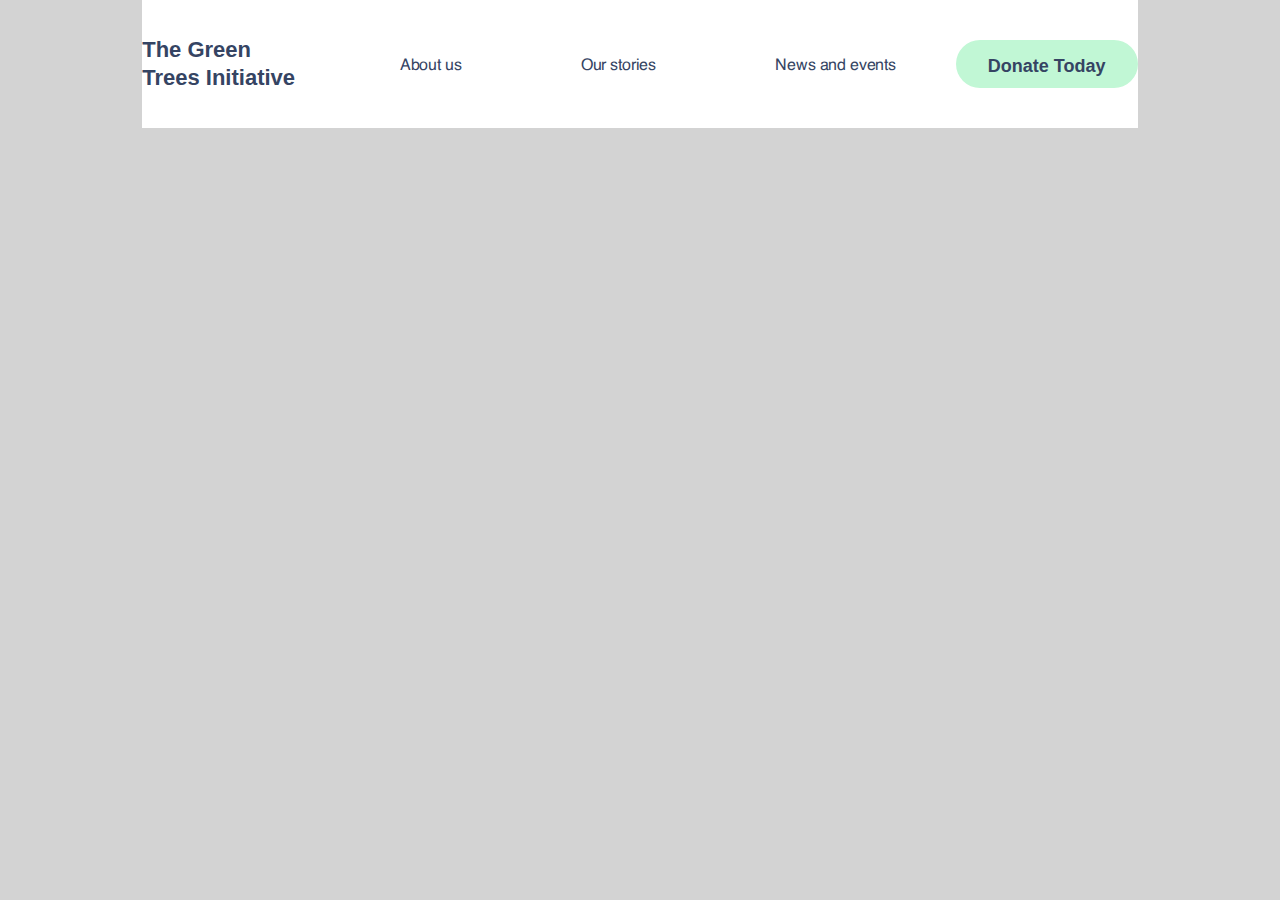
==== Page1.html @ 5a1a2d8e "Added new files and completed the header part of the project" ====
<!DOCTYPE html>
<html>

<head>
    <title>Donate for climate change</title>
    <link rel="stylesheet" href="Page1.css">
</head>

<body>
    <div class="container">
        <header>
            <h3 class="topic">The Green <br>Trees Initiative</h3>
            <nav>
                <h5 class="navitems">About us</h5>
                <h5 class="navitems">Our stories</h5>
                <h5 class="navitems">News and events</h5>
            </nav>
            <div class="donatecolored">
                <h3 class="donatelink">Donate Today</h3>
            </div>
        </header>
    </div>
</body>

</html>
---- Page1.css ----
@font-face {
    font-family: 'Helvetica-Light';
    src: url('fonts/Helvetica-Light.woff') format('woff');
}

* {
    box-sizing: border-box;
}

body {
    margin: 0px;
    background-color: lightgrey;
}

@media (min-width:980px) {
    .container {
        width: 77.77%;
        display: flex;
        margin-left: 11.11%;
    }
    header {
        color: #354463;
        font-family: Helvetica-Light;
        display: flex;
        height: 8rem;
        width: 100%;
        flex-direction: row;
        background-color: white;
    }
    .topic {
        display: flex;
        flex-direction: column;
        justify-content: center;
        width: 25%;
        text-align: left;
        font: Bold 1.375rem/1.75rem Helvetica;
        letter-spacing: 0;
    }
    h5 {
        text-align: left;
        font: normal 1rem/1.5rem 'Helvetica-Light';
        letter-spacing: -0.16px;
    }
    nav {
        width: 77.77%;
        display: flex;
        flex-direction: row;
        justify-content: space-around;
    }
    .navitems {
        display: flex;
        flex-direction: column;
        justify-content: center;
    }
    h3 {
        font-size: 1.375rem;
    }
    .donatecolored {
        margin-top: 2.5rem;
        width: 23%;
        height: 3rem;
        background: #C1F7D5 0% 0% no-repeat padding-box;
        border-radius: 6.25rem;
    }
    .donatelink {
        font: Bold 1.125rem/1.375rem Helvetica;
        letter-spacing: 0;
        text-align: center;
        margin-top: 0.9375rem;
    }
}

@media (min-width:620px) and (max-width:979px) {
    .container {
        width: 83.33%;
        display: flex;
        margin-left: 8.33%;
    }
    header {
        color: #354463;
        font-family: Helvetica-Light;
        display: flex;
        height: 8rem;
        width: 100%;
        flex-direction: row;
        flex-wrap: wrap;
        background-color: white;
    }
    .topic {
        margin-top: 1.25rem;
        margin-bottom: 0px;
        width: 30%;
        text-align: left;
        font: Bold 1.375rem/1.75rem Helvetica;
        letter-spacing: 0;
    }
    h5 {
        text-align: left;
        font: normal 1rem/1.5rem 'Helvetica-Light';
        letter-spacing: -0.16px;
    }
    nav {
        width: 65%;
        display: flex;
        height: 1.375rem;
        flex-direction: row;
        justify-content: space-between;
        order: 2;
    }
    .navitems {
        display: flex;
        margin: 0px;
    }
    h3 {
        font-size: 1.375rem;
    }
    .donatecolored {
        margin-top: 1.25rem;
        margin-left: 43.2%;
        width: 26.5%;
        height: 3rem;
        background: #C1F7D5 0% 0% no-repeat padding-box;
        border-radius: 6.25rem;
    }
    .donatelink {
        font: Bold 1.125rem/1.375rem Helvetica;
        letter-spacing: 0;
        text-align: center;
        margin-top: 0.9375rem;
    }
}

@media (min-width:376px) and (max-width:619px) {
    header {
        color: #354463;
        font-family: Helvetica-Light;
        display: flex;
        height: 12.5rem;
        width: 100%;
        flex-direction: row;
        flex-wrap: wrap;
        background-color: white;
    }
    .container {
        width: 82.98%;
        display: flex;
        margin-left: 8.51%;
    }
    .topic {
        display: flex;
        flex-direction: column;
        justify-content: flex-start;
        width: 50%;
        text-align: left;
        font: Bold 1.125rem/1.375rem Helvetica;
        letter-spacing: 0;
    }
    h5 {
        text-align: left;
        font: normal 0.875rem/1.25rem 'Helvetica-Light';
        letter-spacing: -0.16px;
    }
    nav {
        width: 50%;
        height: 8rem;
        display: flex;
        flex-direction: column;
        justify-content: space-around;
    }
    .navitems {
        margin: 0px;
    }
    h3 {
        font-size: 1.375rem;
    }
    .donatecolored {
        order: 2;
        margin-top: 2.5rem;
        margin-right: 11.11%;
        width: 23%;
        height: 3rem;
        background: #C1F7D5 0% 0% no-repeat padding-box;
        border-radius: 6.25rem;
    }
    .donatelink {
        font: Bold 1.125rem/1.375rem Helvetica;
        letter-spacing: 0;
        text-align: center;
        margin-top: 0.9375rem;
    }
}
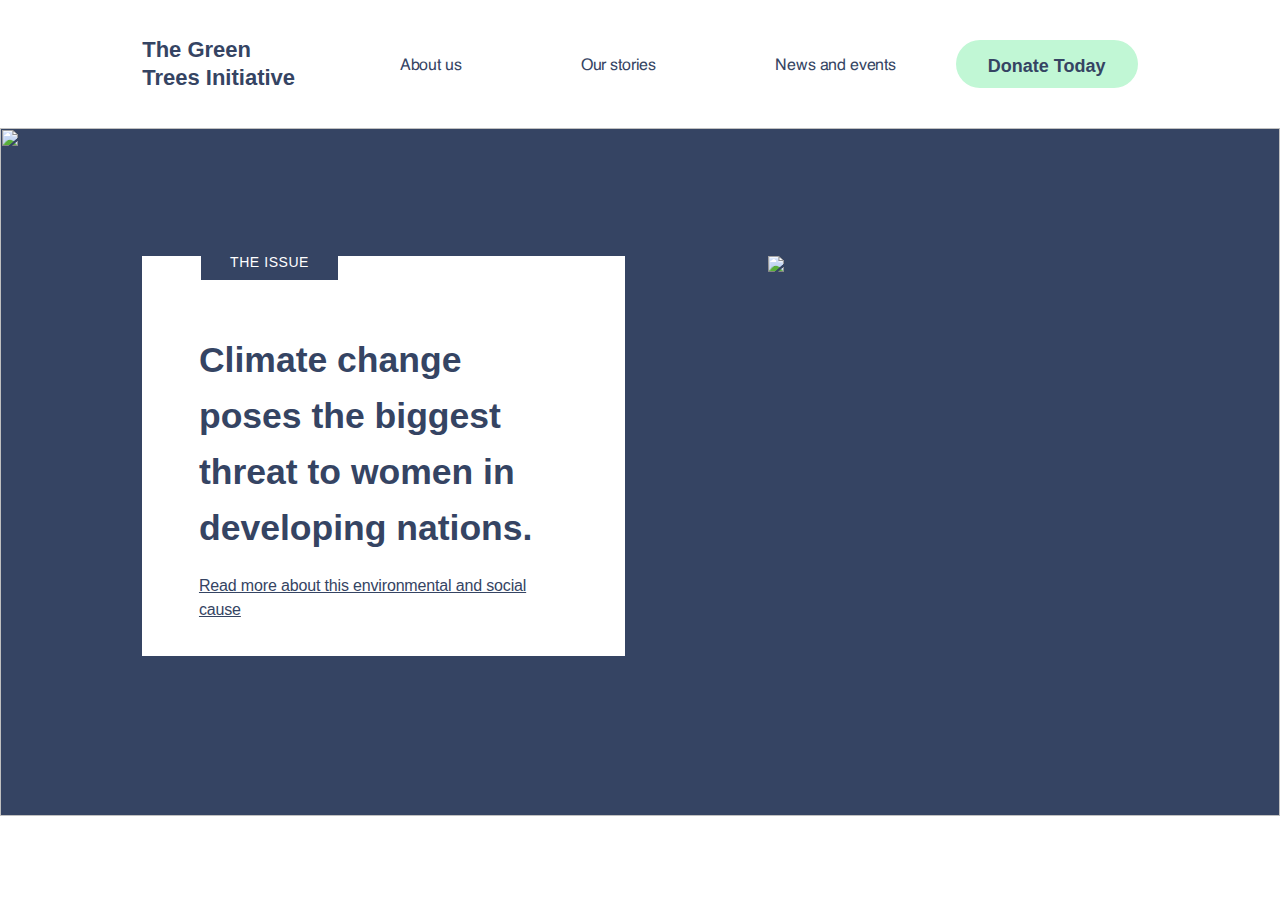
==== commit 41517e16: "Completed second part of first page" ====
--- a/Page1.html
+++ b/Page1.html
@@ -4,21 +4,38 @@
 <head>
     <title>Donate for climate change</title>
     <link rel="stylesheet" href="Page1.css">
+    <meta name="viewport" content="width=device-width, initial-scale=1.0">
 </head>
 
 <body>
-    <div class="container">
-        <header>
+    <div class="mid-container">
+        <header class="header-container">
             <h3 class="topic">The Green <br>Trees Initiative</h3>
-            <nav>
-                <h5 class="navitems">About us</h5>
-                <h5 class="navitems">Our stories</h5>
-                <h5 class="navitems">News and events</h5>
+            <nav class="top-navigation">
+                <h5 class="navigation-items">About us</h5>
+                <h5 class="navigation-items">Our stories</h5>
+                <h5 class="navigation-items">News and events</h5>
             </nav>
-            <div class="donatecolored">
-                <h3 class="donatelink">Donate Today</h3>
+            <div class="donate-today-container">
+                <div class="donate-today"><a>Donate Today</a></div>
             </div>
         </header>
+    </div>
+    <img class="annie-sparatt-image" src="assets/home/annie-spratt-135307-unsplash.png">
+    <img class="stop-climate-change-image" src="assets/home/stopclimatechange.png">
+    <div class="mid-container">
+        <article class="main-page">
+            <div class="the-issue-box">THE ISSUE</div>
+            <div class="the-issue">
+                <div class="the-issue-content">
+                    Climate change poses the biggest threat to women in developing nations.
+                    <br>
+                    <h6 class="read-more-link">
+                        Read more about this environmental and social cause
+                    </h6>
+                </div>
+            </div>
+        </article>
     </div>
 </body>
 
--- a/Page1.css
+++ b/Page1.css
@@ -9,16 +9,16 @@
 
 body {
     margin: 0px;
-    background-color: lightgrey;
+    background: white;
 }
 
 @media (min-width:980px) {
-    .container {
+    .mid-container {
         width: 77.77%;
         display: flex;
         margin-left: 11.11%;
     }
-    header {
+    .header-container {
         color: #354463;
         font-family: Helvetica-Light;
         display: flex;
@@ -36,47 +36,105 @@
         font: Bold 1.375rem/1.75rem Helvetica;
         letter-spacing: 0;
     }
-    h5 {
+    .top-navigation {
+        width: 77.77%;
+        display: flex;
+        flex-direction: row;
+        justify-content: space-around;
+    }
+    .navigation-items {
+        display: flex;
+        flex-direction: column;
+        justify-content: center;
         text-align: left;
         font: normal 1rem/1.5rem 'Helvetica-Light';
         letter-spacing: -0.16px;
     }
-    nav {
-        width: 77.77%;
-        display: flex;
-        flex-direction: row;
-        justify-content: space-around;
-    }
-    .navitems {
-        display: flex;
-        flex-direction: column;
-        justify-content: center;
-    }
-    h3 {
-        font-size: 1.375rem;
-    }
-    .donatecolored {
+    .donate-today-container {
         margin-top: 2.5rem;
         width: 23%;
         height: 3rem;
         background: #C1F7D5 0% 0% no-repeat padding-box;
         border-radius: 6.25rem;
     }
-    .donatelink {
+    .donate-today {
         font: Bold 1.125rem/1.375rem Helvetica;
         letter-spacing: 0;
         text-align: center;
         margin-top: 0.9375rem;
+        background: transparent;
+    }
+    .main-page {
+        margin-top: 0rem;
+        display: flex;
+        z-index: 1;
+    }
+    .the-issue {
+        margin-top: 8rem;
+        height: 25rem;
+        width: 48.48%;
+        background: white;
+        /*  */
+        font: Bold calc(0.7rem + 1.9vw)/3.5rem Helvetica;
+    }
+    /* .the-issue {
+        margin-top: 8rem;
+        height: 25rem;
+        width: 34rem;
+        background: white;
+        font: Bold 2.75rem/3.5rem Helvetica;
+    } */
+    .the-issue-box {
+        margin-left: 4.6%;
+        margin-top: 7rem;
+        position: absolute;
+        text-align: center;
+        padding-top: 0.875rem;
+        width: 10.7%;
+        height: 2.5rem;
+        background: #354463;
+        color: white;
+        font: normal 0.875rem/1.0625rem Helvetica;
+        letter-spacing: 0.56px;
+    }
+    .the-issue-content {
+        margin-top: 4.75rem;
+        margin-left: 11.76%;
+        margin-right: 11.76%;
+        margin-bottom: 7.4375rem;
+        text-align: left;
+        letter-spacing: 0;
+        color: #354463;
+    }
+    .read-more-link {
+        margin-top: 1.15rem;
+        text-decoration: underline;
+        font: normal 1rem/1.5rem Helvetica;
+        letter-spacing: -0.16px;
+    }
+    .stop-climate-change-image {
+        position: absolute;
+        margin-left: 60%;
+        margin-top: 8rem;
+    }
+    .annie-sparatt-image {
+        margin: 0px;
+        object-fit: cover;
+        width: 100%;
+        position: absolute;
+        height: 43rem;
+        background: #354463 0% 0% no-repeat padding-box;
+        z-index: -10;
     }
 }
 
 @media (min-width:620px) and (max-width:979px) {
-    .container {
+    .mid-container {
         width: 83.33%;
         display: flex;
         margin-left: 8.33%;
     }
-    header {
+    .header-container {
         color: #354463;
         font-family: Helvetica-Light;
         display: flex;
@@ -94,12 +152,7 @@
         font: Bold 1.375rem/1.75rem Helvetica;
         letter-spacing: 0;
     }
-    h5 {
-        text-align: left;
-        font: normal 1rem/1.5rem 'Helvetica-Light';
-        letter-spacing: -0.16px;
-    }
-    nav {
+    .top-navigation {
         width: 65%;
         display: flex;
         height: 1.375rem;
@@ -107,14 +160,14 @@
         justify-content: space-between;
         order: 2;
     }
-    .navitems {
+    .navigation-items {
+        text-align: left;
+        font: normal 1rem/1.5rem 'Helvetica-Light';
+        letter-spacing: -0.16px;
         display: flex;
         margin: 0px;
     }
-    h3 {
-        font-size: 1.375rem;
-    }
-    .donatecolored {
+    .donate-today-container {
         margin-top: 1.25rem;
         margin-left: 43.2%;
         width: 26.5%;
@@ -122,16 +175,66 @@
         background: #C1F7D5 0% 0% no-repeat padding-box;
         border-radius: 6.25rem;
     }
-    .donatelink {
+    .donate-today {
         font: Bold 1.125rem/1.375rem Helvetica;
         letter-spacing: 0;
         text-align: center;
         margin-top: 0.9375rem;
     }
+    .main-page {
+        margin-top: 0rem;
+        display: flex;
+        z-index: 1;
+    }
+    .the-issue {
+        margin-top: 8rem;
+        height: 25rem;
+        width: 48.48%;
+        background: white;
+        font: Bold 2.75rem/3.5rem Helvetica;
+    }
+    .the-issue-box {
+        margin-left: 4.6%;
+        margin-top: 7rem;
+        position: absolute;
+        text-align: center;
+        padding-top: 0.875rem;
+        width: 10.7%;
+        height: 2.5rem;
+        background: #354463;
+        color: white;
+        font: normal 0.875rem/1.0625rem Helvetica;
+        letter-spacing: 0.56px;
+    }
+    .the-issue-content {
+        margin-top: 4.75rem;
+        margin-left: 11.76%;
+        margin-right: 11.76%;
+        margin-bottom: 7.4375rem;
+        text-align: left;
+        letter-spacing: 0;
+        color: #354463;
+    }
+    .read-more-link {
+        margin-top: 1.15rem;
+        text-decoration: underline;
+        font: normal 1rem/1.5rem Helvetica;
+        letter-spacing: -0.16px;
+    }
+    .stop-climate-change-image {
+        position: absolute;
+        margin-left: 11.76%;
+        margin-top: 5.5625rem;
+    }
 }
 
 @media (min-width:376px) and (max-width:619px) {
-    header {
+    .mid-container {
+        width: 82.98%;
+        display: flex;
+        margin-left: 8.51%;
+    }
+    .header-container {
         color: #354463;
         font-family: Helvetica-Light;
         display: flex;
@@ -141,12 +244,8 @@
         flex-wrap: wrap;
         background-color: white;
     }
-    .container {
-        width: 82.98%;
-        display: flex;
-        margin-left: 8.51%;
-    }
     .topic {
+        margin-top: 2.8125rem;
         display: flex;
         flex-direction: column;
         justify-content: flex-start;
@@ -155,37 +254,33 @@
         font: Bold 1.125rem/1.375rem Helvetica;
         letter-spacing: 0;
     }
-    h5 {
+    .top-navigation {
+        padding-left: 1rem;
+        margin-top: 0.8rem;
+        width: 50%;
+        height: 5rem;
+        display: flex;
+        flex-direction: column;
+        justify-content: flex-start;
+    }
+    .navigation-items {
+        margin-top: 0.75rem;
+        margin-bottom: 0rem;
         text-align: left;
         font: normal 0.875rem/1.25rem 'Helvetica-Light';
         letter-spacing: -0.16px;
     }
-    nav {
-        width: 50%;
-        height: 8rem;
-        display: flex;
-        flex-direction: column;
-        justify-content: space-around;
-    }
-    .navitems {
-        margin: 0px;
-    }
-    h3 {
-        font-size: 1.375rem;
-    }
-    .donatecolored {
+    .donate-today-container {
         order: 2;
-        margin-top: 2.5rem;
-        margin-right: 11.11%;
-        width: 23%;
-        height: 3rem;
+        width: 100%;
+        height: 2.5rem;
         background: #C1F7D5 0% 0% no-repeat padding-box;
         border-radius: 6.25rem;
     }
-    .donatelink {
-        font: Bold 1.125rem/1.375rem Helvetica;
-        letter-spacing: 0;
-        text-align: center;
-        margin-top: 0.9375rem;
+    .donate-today {
+        font: Bold 1.125rem/1.375rem Helvetica;
+        letter-spacing: 0;
+        text-align: center;
+        margin-top: 0.5rem;
     }
 }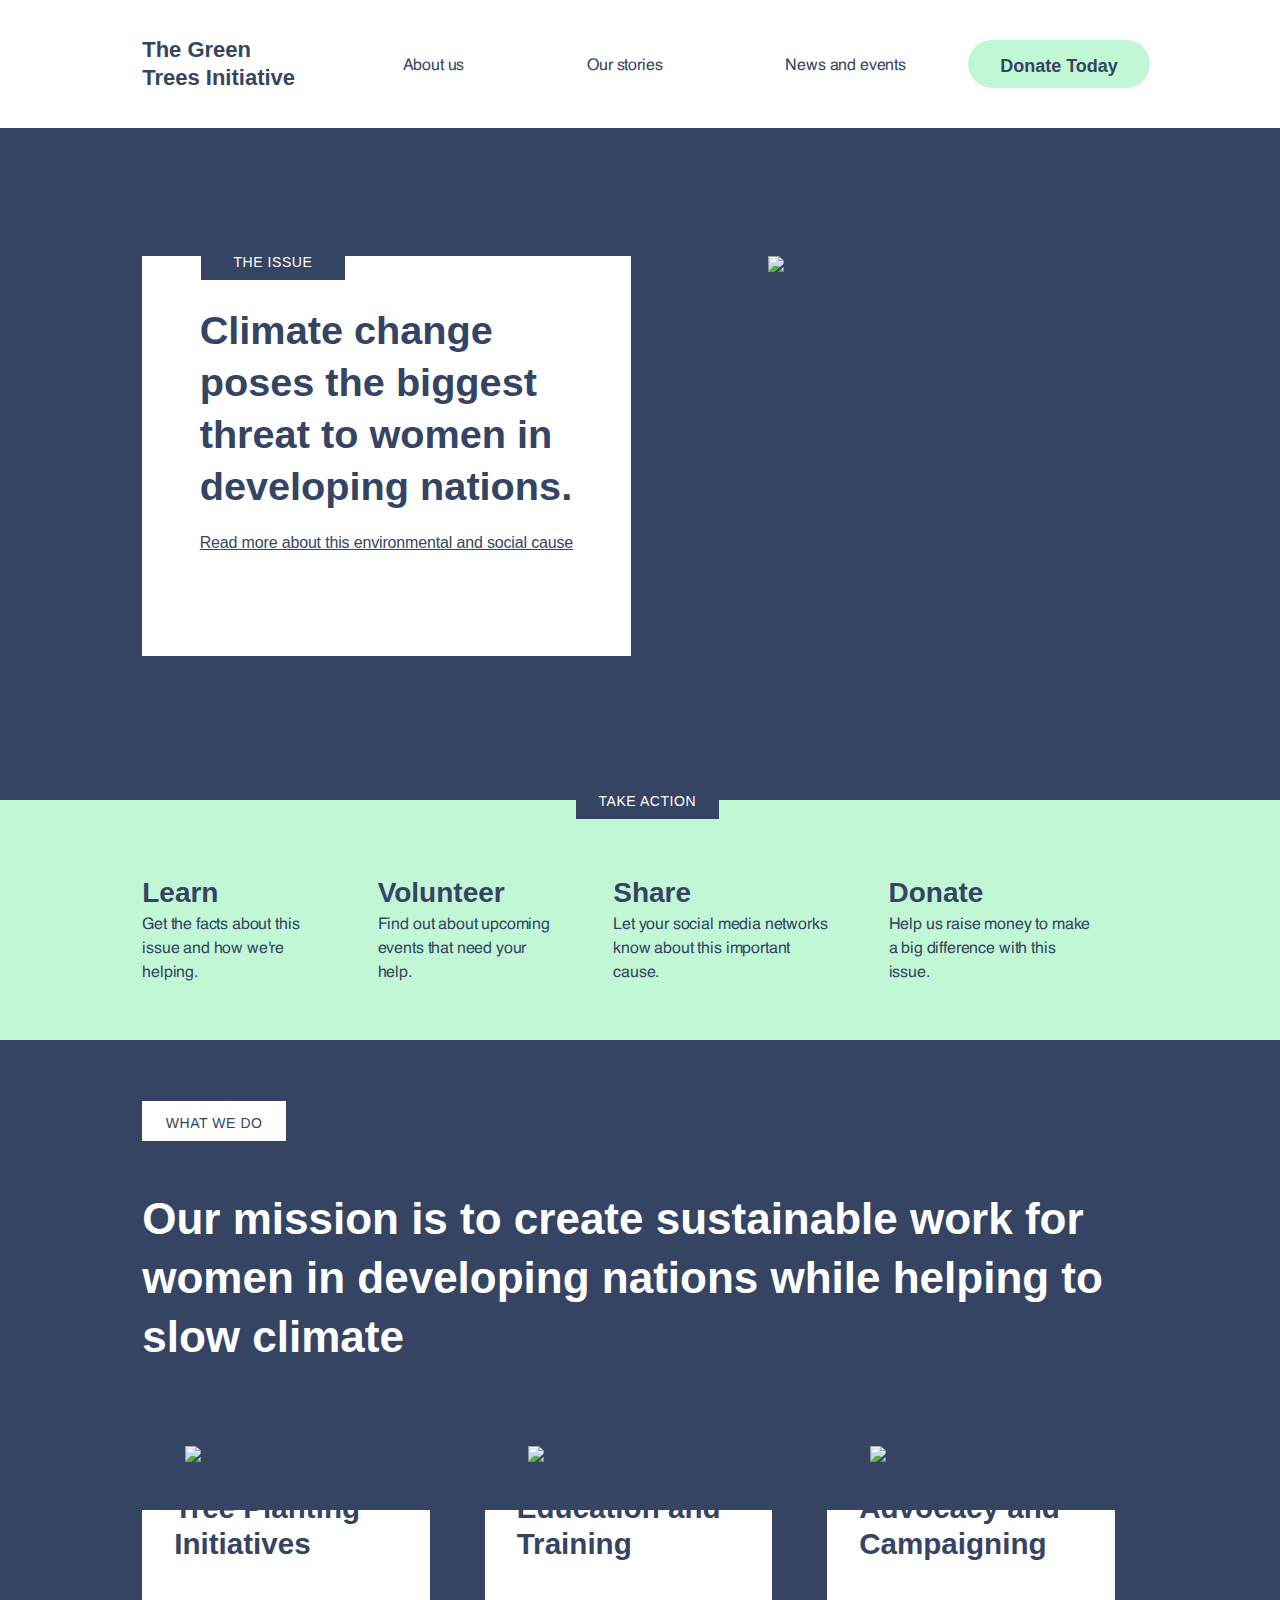
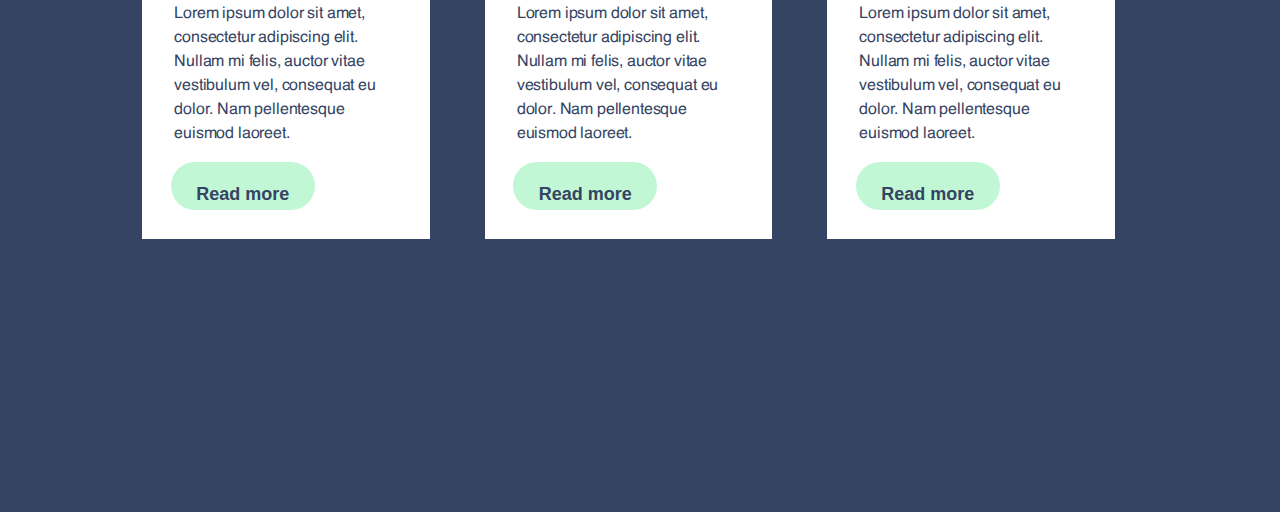
==== commit 02da9de0: "Completed second page, added some fonts to the project" ====
--- a/Page1.html
+++ b/Page1.html
@@ -21,7 +21,10 @@
             </div>
         </header>
     </div>
-    <img class="annie-sparatt-image" src="assets/home/annie-spratt-135307-unsplash.png">
+    <div class="annie-sparatt-image"></div>
+    <div class="annie-sparatt-background"></div>
+    <div class="take-action-background"></div>
+    <div class="what-we-do-background"></div>
     <img class="stop-climate-change-image" src="assets/home/stopclimatechange.png">
     <div class="mid-container">
         <article class="main-page">
@@ -37,6 +40,65 @@
             </div>
         </article>
     </div>
+    <div class="take-action-container">
+        <div class="take-action-box">TAKE ACTION</div>
+        <div class="actions-needed">
+            <h2 class="take-action-topics">Learn</h2> Get the facts about this issue and how we're helping.
+        </div>
+        <div class="actions-needed  volunteer">
+            <h2 class="take-action-topics">Volunteer</h2> Find out about upcoming events that need your help.
+        </div>
+        <div class="actions-needed">
+            <h2 class="take-action-topics">Share</h2> Let your social media networks know about this important cause.
+        </div>
+        <div class="actions-needed  donate">
+            <h2 class="take-action-topics">Donate</h2> Help us raise money to make a big difference with this issue.
+        </div>
+    </div>
+    <div class="what-we-do-container">
+        <div class="what-we-do-box">WHAT WE DO</div>
+        <div>
+            <h1 class="what-we-do-topic">Our mission is to create sustainable work for women in developing nations while helping to slow climate</h1>
+        </div>
+        <div class="what-we-do-flex-containers">
+            <div class="individual-goals">
+                <img class="individual-goals-image" src="assets/home/tree-planting.png">
+                <h3 class="individual-goals-topics">
+                    Tree Planting Initiatives
+                </h3>
+                <h6 class="individual-goal-content">Lorem ipsum dolor sit amet, consectetur adipiscing elit. Nullam mi felis, auctor vitae vestibulum vel, consequat eu dolor. Nam pellentesque euismod laoreet.</h6>
+
+                <a>
+                    <h3 class="read-more">Read more</h3>
+                </a>
+            </div>
+            <div class="individual-goals">
+
+                <img class="individual-goals-image" src="assets/home/education-training.png">
+                <h3 class="individual-goals-topics">
+                    Education and Training
+                </h3>
+                <h6 class="individual-goal-content">Lorem ipsum dolor sit amet, consectetur adipiscing elit. Nullam mi felis, auctor vitae vestibulum vel, consequat eu dolor. Nam pellentesque euismod laoreet.</h6>
+
+                <a>
+                    <h3 class="read-more">Read more</h3>
+                </a>
+            </div>
+            <div class="individual-goals">
+
+                <img class="individual-goals-image" src="assets/home/advocacy.png">
+                <h3 class="individual-goals-topics">
+                    Advocacy and Campaigning
+                </h3>
+                <h6 class="individual-goal-content">Lorem ipsum dolor sit amet, consectetur adipiscing elit. Nullam mi felis, auctor vitae vestibulum vel, consequat eu dolor. Nam pellentesque euismod laoreet.</h6>
+
+                <a>
+                    <h3 class="read-more">Read more</h3>
+                </a>
+            </div>
+        </div>
+    </div>
+
 </body>
 
 </html>--- a/Page1.css
+++ b/Page1.css
@@ -1,6 +1,11 @@
 @font-face {
     font-family: 'Helvetica-Light';
     src: url('fonts/Helvetica-Light.woff') format('woff');
+}
+
+@font-face {
+    font-family: 'Flood';
+    src: url('fonts/Flood.ttf') format('truetype');
 }
 
 * {
@@ -14,7 +19,7 @@
 
 @media (min-width:980px) {
     .mid-container {
-        width: 77.77%;
+        width: 78.77%;
         display: flex;
         margin-left: 11.11%;
     }
@@ -37,7 +42,7 @@
         letter-spacing: 0;
     }
     .top-navigation {
-        width: 77.77%;
+        width: 78.77%;
         display: flex;
         flex-direction: row;
         justify-content: space-around;
@@ -68,14 +73,15 @@
         margin-top: 0rem;
         display: flex;
         z-index: 1;
+        height: 672px;
     }
     .the-issue {
         margin-top: 8rem;
+        /* height: 25rem; */
         height: 25rem;
         width: 48.48%;
         background: white;
-        /*  */
-        font: Bold calc(0.7rem + 1.9vw)/3.5rem Helvetica;
+        font: Bold calc(0.8rem + 2.1vw)/calc(1.5rem + 2.2vw) Helvetica;
     }
     /* .the-issue {
         margin-top: 8rem;
@@ -90,7 +96,7 @@
         position: absolute;
         text-align: center;
         padding-top: 0.875rem;
-        width: 10.7%;
+        width: 11.230%;
         height: 2.5rem;
         background: #354463;
         color: white;
@@ -98,10 +104,10 @@
         letter-spacing: 0.56px;
     }
     .the-issue-content {
-        margin-top: 4.75rem;
+        margin-top: 3rem;
         margin-left: 11.76%;
         margin-right: 11.76%;
-        margin-bottom: 7.4375rem;
+        /* margin-bottom: 7.4375rem; */
         text-align: left;
         letter-spacing: 0;
         color: #354463;
@@ -111,6 +117,7 @@
         text-decoration: underline;
         font: normal 1rem/1.5rem Helvetica;
         letter-spacing: -0.16px;
+        margin-bottom: 5rem;
     }
     .stop-climate-change-image {
         position: absolute;
@@ -118,13 +125,154 @@
         margin-top: 8rem;
     }
     .annie-sparatt-image {
+        background: transparent url("assets/home/annie-spratt-135307-unsplash.png") 0% 0% no-repeat padding-box;
         margin: 0px;
-        object-fit: cover;
-        width: 100%;
-        position: absolute;
-        height: 43rem;
+        background-size: cover;
+        position: absolute;
+        background-position: center;
+        width: 100%;
+        height: 42rem;
+        z-index: -10;
+    }
+    .annie-sparatt-background {
         background: #354463 0% 0% no-repeat padding-box;
-        z-index: -10;
+        position: absolute;
+        width: 100%;
+        height: 42rem;
+        z-index: -20;
+    }
+    .take-action-container {
+        position: absolute;
+        display: flex;
+        justify-content: space-between;
+        width: 78.77%;
+        height: 15rem;
+        z-index: 100;
+        margin-top: 0rem;
+        margin-left: 11.11%;
+        text-align: left;
+        font: normal 1rem/1.5rem Helvetica-Light;
+        letter-spacing: -0.16px;
+        color: #354463;
+        padding-top: 4.6875rem;
+    }
+    .take-action-box {
+        z-index: 1000;
+        top: -1.3rem;
+        left: 43%;
+        align-self: center;
+        position: absolute;
+        text-align: center;
+        padding-top: 0.875rem;
+        width: 14.2%;
+        height: 2.5rem;
+        background: #354463;
+        color: white;
+        font: normal 0.875rem/1.0625rem Helvetica;
+        letter-spacing: 0.56px;
+    }
+    .take-action-background {
+        height: 15rem;
+        width: 100%;
+        background-color: #C1F7D5;
+        position: absolute;
+        margin-top: 42rem;
+    }
+    .actions-needed {
+        margin-right: 3.75rem;
+    }
+    .take-action-topics {
+        margin: 0px;
+        text-align: left;
+        font: Bold 1.75rem/2.25rem Helvetica;
+        letter-spacing: 0;
+        color: #354463;
+    }
+    .what-we-do-background {
+        margin-top: 57rem;
+        position: absolute;
+        background: #354463;
+        height: 67rem;
+        width: 100%;
+        z-index: -1;
+    }
+    .what-we-do-container {
+        position: relative;
+        top: 20rem;
+        width: 78.77%;
+        display: flex;
+        flex-direction: column;
+        margin-left: 11.11%;
+    }
+    .what-we-do-box {
+        z-index: 1000;
+        top: -1.195rem;
+        position: relative;
+        text-align: center;
+        padding-top: 0.875rem;
+        width: 14.27%;
+        height: 2.5rem;
+        color: #354463;
+        background: white;
+        font: normal 0.875rem/1.0625rem Helvetica;
+        letter-spacing: 0.56px;
+    }
+    .what-we-do-topic {
+        font: Bold 2.75rem/3.6875rem Helvetica;
+        width: 100%;
+        letter-spacing: 0;
+        color: #FFFFFF;
+        margin-bottom: 9rem;
+    }
+    .individual-goals-image {
+        display: inline-block;
+        position: relative;
+        width: 95%;
+        top: -64px;
+        right: -15%;
+    }
+    .what-we-do-flex-containers {
+        display: flex;
+        position: relative;
+        flex-direction: row;
+        width: 110%;
+    }
+    .individual-goals {
+        width: 25.92%;
+        align-self: flex-start;
+        background: white;
+        margin-right: 4.96%;
+        height: 100%;
+    }
+    .individual-goals-topics {
+        padding-left: 2rem;
+        margin-top: -2.5rem;
+        font: Bold calc(1.05rem + 1vw)/2.25rem Helvetica;
+        letter-spacing: 0;
+        color: #354463;
+    }
+    .individual-goal-content {
+        padding-left: 2rem;
+        padding-right: 2rem;
+        font: normal 1rem/1.5rem Helvetica-Light;
+        letter-spacing: -0.16px;
+        margin-bottom: -10px;
+        color: #354463;
+    }
+    .read-more {
+        font: Bold 1.125rem/1.375rem Helvetica;
+        color: #354463;
+        letter-spacing: 0;
+        text-align: center;
+        align-content: center;
+        margin-top: 10%;
+        margin-bottom: 10%;
+        padding-top: 0.9375rem;
+        margin-left: 10%;
+        width: 50%;
+        height: 3rem;
+        background: #C1F7D5 0% 0% no-repeat padding-box;
+        border-radius: 6.25rem;
     }
 }
 
@@ -187,19 +335,19 @@
         z-index: 1;
     }
     .the-issue {
-        margin-top: 8rem;
-        height: 25rem;
-        width: 48.48%;
+        margin-top: 18.8rem;
+        height: 19.3125rem;
+        width: 100%;
         background: white;
-        font: Bold 2.75rem/3.5rem Helvetica;
+        font: Bold 2.25rem/46px Helvetica;
     }
     .the-issue-box {
-        margin-left: 4.6%;
-        margin-top: 7rem;
+        margin-left: 7%;
+        margin-top: 18rem;
         position: absolute;
         text-align: center;
         padding-top: 0.875rem;
-        width: 10.7%;
+        width: 20.3%;
         height: 2.5rem;
         background: #354463;
         color: white;
@@ -207,8 +355,8 @@
         letter-spacing: 0.56px;
     }
     .the-issue-content {
-        margin-top: 4.75rem;
-        margin-left: 11.76%;
+        margin-top: 3.5rem;
+        margin-left: 8.3%;
         margin-right: 11.76%;
         margin-bottom: 7.4375rem;
         text-align: left;
@@ -223,12 +371,91 @@
     }
     .stop-climate-change-image {
         position: absolute;
-        margin-left: 11.76%;
-        margin-top: 5.5625rem;
+        height: 8.5rem;
+        margin-left: 8.33%;
+        margin-top: 4.3125rem;
+    }
+    .annie-sparatt-image {
+        background: transparent url("assets/home/annie-spratt-small.png") 0% 0% no-repeat padding-box;
+        margin: 0px;
+        background-size: cover;
+        position: absolute;
+        width: 100%;
+        height: 43rem;
+        z-index: -10;
+    }
+    .annie-sparatt-background {
+        background: #354463 0% 0% no-repeat padding-box;
+        position: absolute;
+        width: 100%;
+        height: 43rem;
+        z-index: -20;
+    }
+    .take-action-container {
+        position: relative;
+        display: flex;
+        justify-content: space-between;
+        flex-wrap: wrap;
+        width: 83.33%;
+        height: 21rem;
+        z-index: 100;
+        margin-top: 2.5rem;
+        margin-left: 8.33%;
+        text-align: left;
+        font: normal 16px/24px Helvetica-Light;
+        letter-spacing: -0.16px;
+        color: #354463;
+        padding-top: 4.6875rem;
+    }
+    .take-action-box {
+        z-index: 1000;
+        /* padding-left: 1rem;
+        padding-right: 1rem; */
+        margin-left: 32.2%;
+        top: -1px;
+        align-self: center;
+        position: absolute;
+        text-align: center;
+        padding-top: 0.875rem;
+        width: 24.5%;
+        height: 2.5rem;
+        background: #354463;
+        color: white;
+        font: normal 0.875rem/1.0625rem Helvetica;
+        letter-spacing: 0.56px;
+    }
+    .take-action-background {
+        height: 15rem;
+        width: 100%;
+        background-color: #C1F7D5;
+        position: absolute;
+        margin-top: 42rem;
+        height: 21rem;
+    }
+    .actions-needed {
+        width: 50%;
+        margin-left: 0px;
+        margin-right: 0px;
+        padding-right: 3.125rem;
+    }
+    .take-action-topics {
+        margin: 0px;
+        text-align: left;
+        font: Bold 1.75rem/2.25rem Helvetica;
+        letter-spacing: 0;
+        color: #354463;
+    }
+    .what-we-do-background {
+        margin-top: 63rem;
+        position: absolute;
+        background: #354463;
+        height: 67rem;
+        width: 100%;
+        z-index: -1;
     }
 }
 
-@media (min-width:376px) and (max-width:619px) {
+@media (max-width:619px) {
     .mid-container {
         width: 82.98%;
         display: flex;
@@ -283,4 +510,136 @@
         text-align: center;
         margin-top: 0.5rem;
     }
+    .main-page {
+        margin-top: 0rem;
+        display: flex;
+        z-index: 1;
+    }
+    .the-issue {
+        margin-top: 18.8rem;
+        height: 15rem;
+        width: 100%;
+        background: white;
+        text-align: center;
+        font: Bold 1.375rem/1.75rem Helvetica;
+    }
+    /* .the-issue {
+        margin-top: 8rem;
+        height: 25rem;
+        width: 34rem;
+        background: white;
+        font: Bold 2.75rem/3.5rem Helvetica;
+    } */
+    .the-issue-box {
+        margin-left: 20.21%;
+        margin-top: 17.75rem;
+        position: absolute;
+        text-align: center;
+        padding-top: 0.875rem;
+        width: 42.55%;
+        height: 2.5rem;
+        background: #354463;
+        color: white;
+        font: normal 0.875rem/1.0625rem Helvetica;
+        letter-spacing: 0.56px;
+    }
+    .the-issue-content {
+        margin-top: 3rem;
+        padding-left: 2%;
+        padding-right: 2%;
+        /* margin-left: 1.1875rem; */
+        /* margin-right: 1.1875rem; */
+        letter-spacing: 0;
+        color: #354463;
+    }
+    .read-more-link {
+        padding-left: 0.7rem;
+        padding-right: 0.7rem;
+        margin-top: 1.5rem;
+        text-decoration: underline;
+        font: normal 1rem/1.5rem Helvetica;
+        letter-spacing: -0.16px;
+    }
+    .stop-climate-change-image {
+        position: absolute;
+        height: 8.5rem;
+        margin-left: 8.33%;
+        margin-top: 2rem;
+    }
+    .annie-sparatt-image {
+        background: transparent url("assets/home/annie-spratt-mobile.png") 0% 0% no-repeat padding-box;
+        margin: 0px;
+        background-size: cover;
+        background-position: 100%;
+        position: absolute;
+        width: 100%;
+        height: 37rem;
+        z-index: -10;
+    }
+    .annie-sparatt-background {
+        background: #354463 0% 0% no-repeat padding-box;
+        position: absolute;
+        width: 100%;
+        height: 37rem;
+        z-index: -20;
+    }
+    .take-action-container {
+        position: absolute;
+        display: flex;
+        justify-content: space-between;
+        flex-wrap: wrap;
+        width: 82.98%;
+        height: 21rem;
+        z-index: 100;
+        margin-top: 2.5rem;
+        margin-left: 8.33%;
+        text-align: left;
+        font: normal 0.875rem/1.5rem Helvetica-Light;
+        letter-spacing: -0.14px;
+        color: #354463;
+        padding-top: 4.6875rem;
+    }
+    .take-action-box {
+        z-index: 1000;
+        left: 24.5%;
+        top: -6px;
+        /* margin-top: 20rem; */
+        align-self: center;
+        position: absolute;
+        text-align: center;
+        padding-top: 0.875rem;
+        width: 50%;
+        /* width: 42.55%; */
+        height: 2.5rem;
+        background: #354463;
+        color: white;
+        font: normal 0.875rem/1.0625rem Helvetica;
+        letter-spacing: 0.56px;
+    }
+    .take-action-background {
+        height: 20.5rem;
+        width: 100%;
+        background-color: #C1F7D5;
+        position: absolute;
+        margin-top: 37rem;
+        height: 21rem;
+    }
+    .actions-needed {
+        width: 48%;
+        margin-right: 0px;
+        height: 5.5625rem;
+        padding-right: 0rem;
+    }
+    .take-action-topics {
+        margin: 0px;
+        text-align: left;
+        font: Bold 18px/22px Helvetica;
+        letter-spacing: 0;
+        color: #354463;
+    }
+    .volunteer,
+    .donate {
+        padding-left: 1rem;
+        width: 52%;
+    }
 }